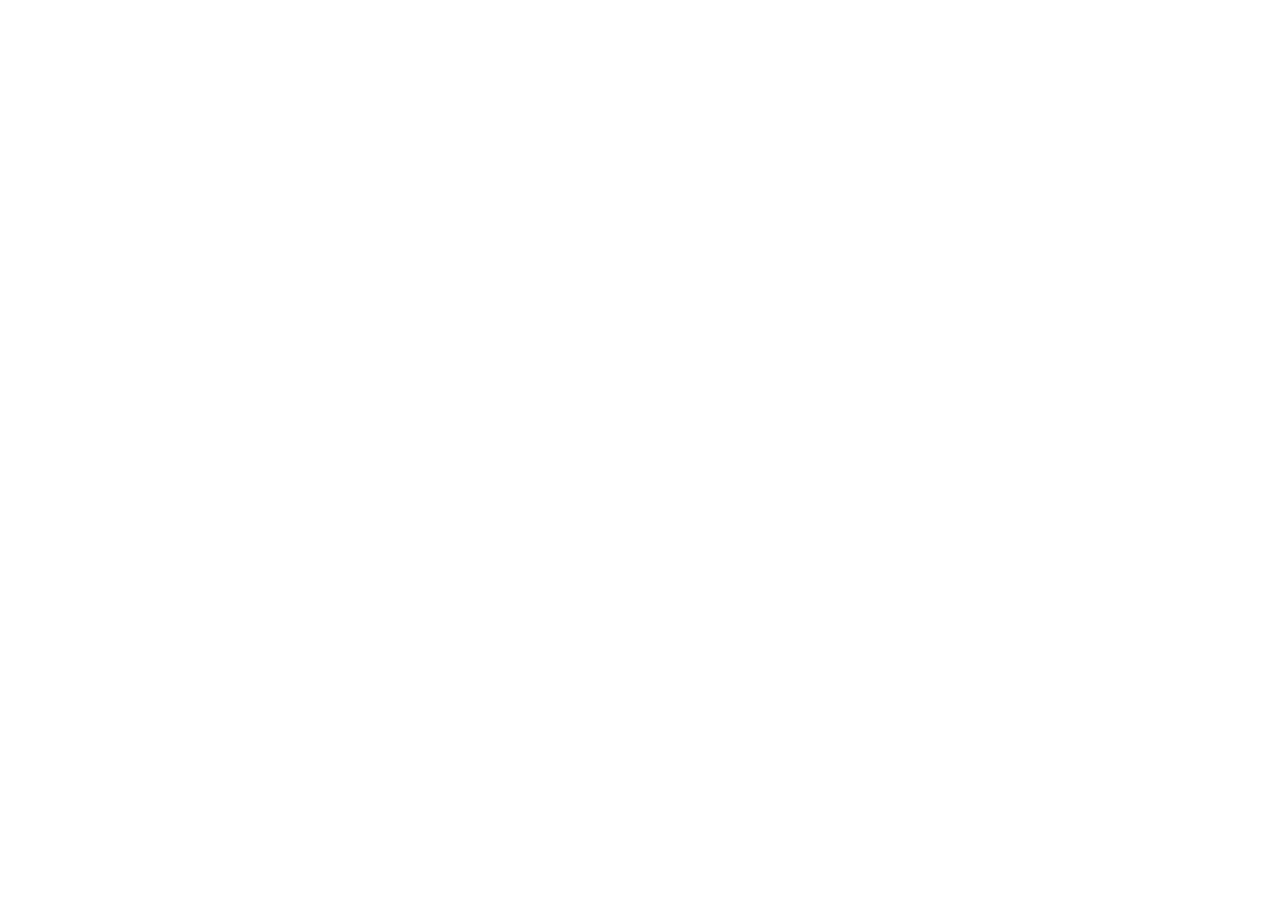
==== aulas/html-css/Whatsaap/app/index.html @ bdeef9e2 "subindo zap" ====
<!DOCTYPE html>
<html lang="en">
<head>
    <meta charset="UTF-8">
    <meta name="viewport" content="width=device-width, initial-scale=1.0">
    <title>Whatsapp</title>
</head>
<body>
    
</body>
</html>
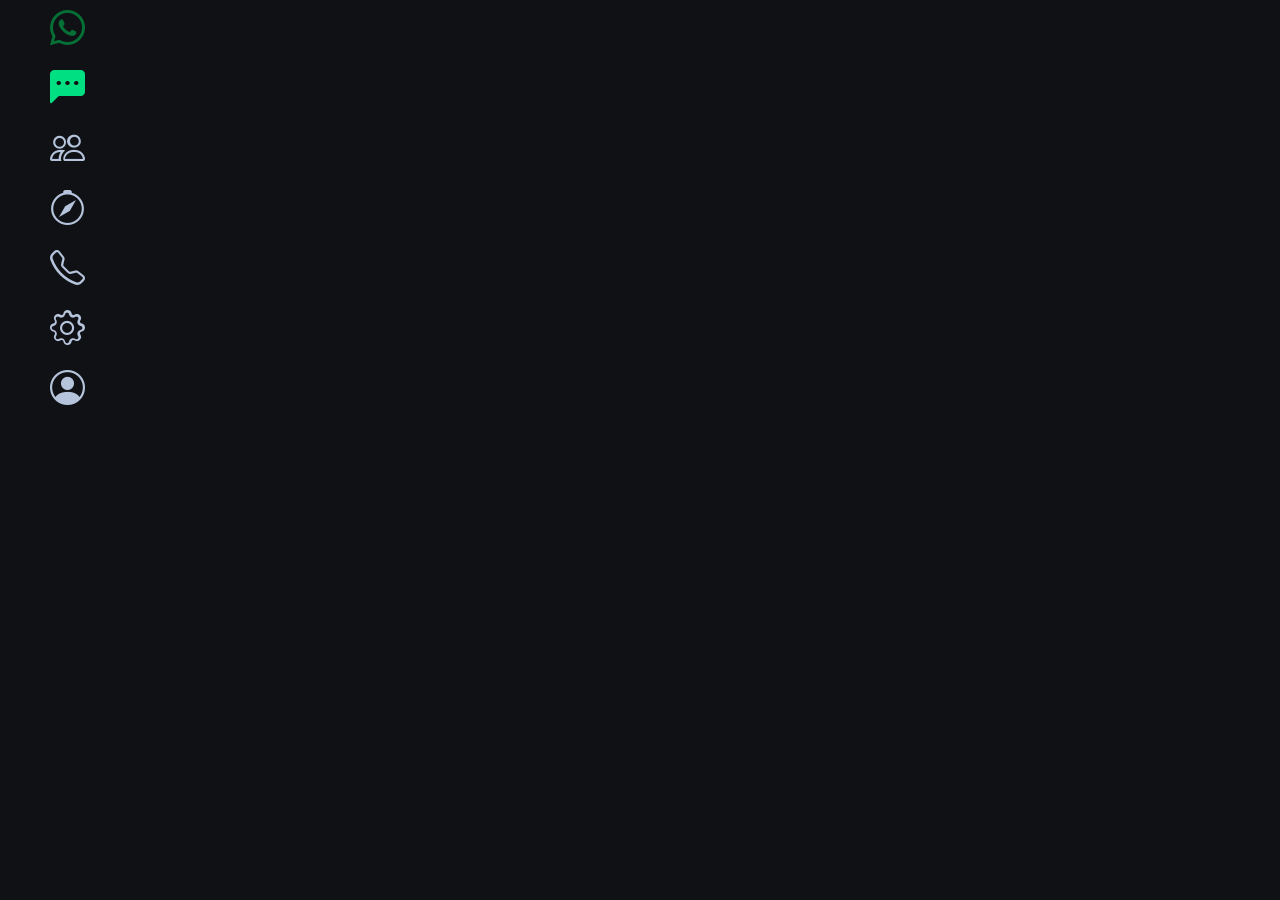
==== commit 593d2a7b: "zap zap" ====
--- a/aulas/html-css/Whatsaap/app/index.html
+++ b/aulas/html-css/Whatsaap/app/index.html
@@ -3,9 +3,50 @@
 <head>
     <meta charset="UTF-8">
     <meta name="viewport" content="width=device-width, initial-scale=1.0">
+    <link rel="stylesheet" href="https://cdn.jsdelivr.net/npm/bootstrap-icons@1.13.2/font/bootstrap-icons.min.css">
+    <link rel="stylesheet" href="index.css">
+
     <title>Whatsapp</title>
+
 </head>
 <body>
-    
+    <header class="header">
+        <div class="header-first-column">
+            <a href="#">
+                <i class="bi bi-whatsapp header-icone" style="color: #066F35"></i>
+            </a>
+            <a href="#">
+                <i class="bi bi-chat-left-dots-fill header-icone" style="color: #00DF81"></i>
+            </a>
+            <a href="#">
+                <i class="bi bi-people header-icone"></i>
+            </a>
+            <a href="#">
+                <i class="bi bi-compass header-icone"></i>
+            </a>
+
+            <a href="#">
+                <i class="bi bi-telephone header-icone"></i>
+            </a>
+
+            <a href="#">
+                <i class="bi bi-gear header-icone"></i>
+            </a>
+
+            <a href="#">
+                <i class="bi bi-person-circle header-icone" ></i>
+            </a>
+
+        </div>
+
+        
+        
+
+    </header>
+
+
+
+
+
 </body>
 </html>
--- a/aulas/html-css/Whatsaap/app/index.css
+++ b/aulas/html-css/Whatsaap/app/index.css
@@ -0,0 +1,32 @@
+.header {
+    display: flex;
+    height: 70px;
+    justify-content: space-between;
+    padding: 0 40px;
+}
+
+
+body {
+    margin: 0;
+    padding: 0;
+    background-color: #0f1115;
+    
+}
+.header-first-column {
+    display: flex;
+    align-items: center;
+    gap: 20px;
+    flex-direction: column;
+    padding: 10px;
+   
+}
+
+.header-icone {
+   font-size: 35px;
+   color: #B6C4DB
+    
+}
+
+.header-icone:hover {
+    border: 20px solid #183636;
+}
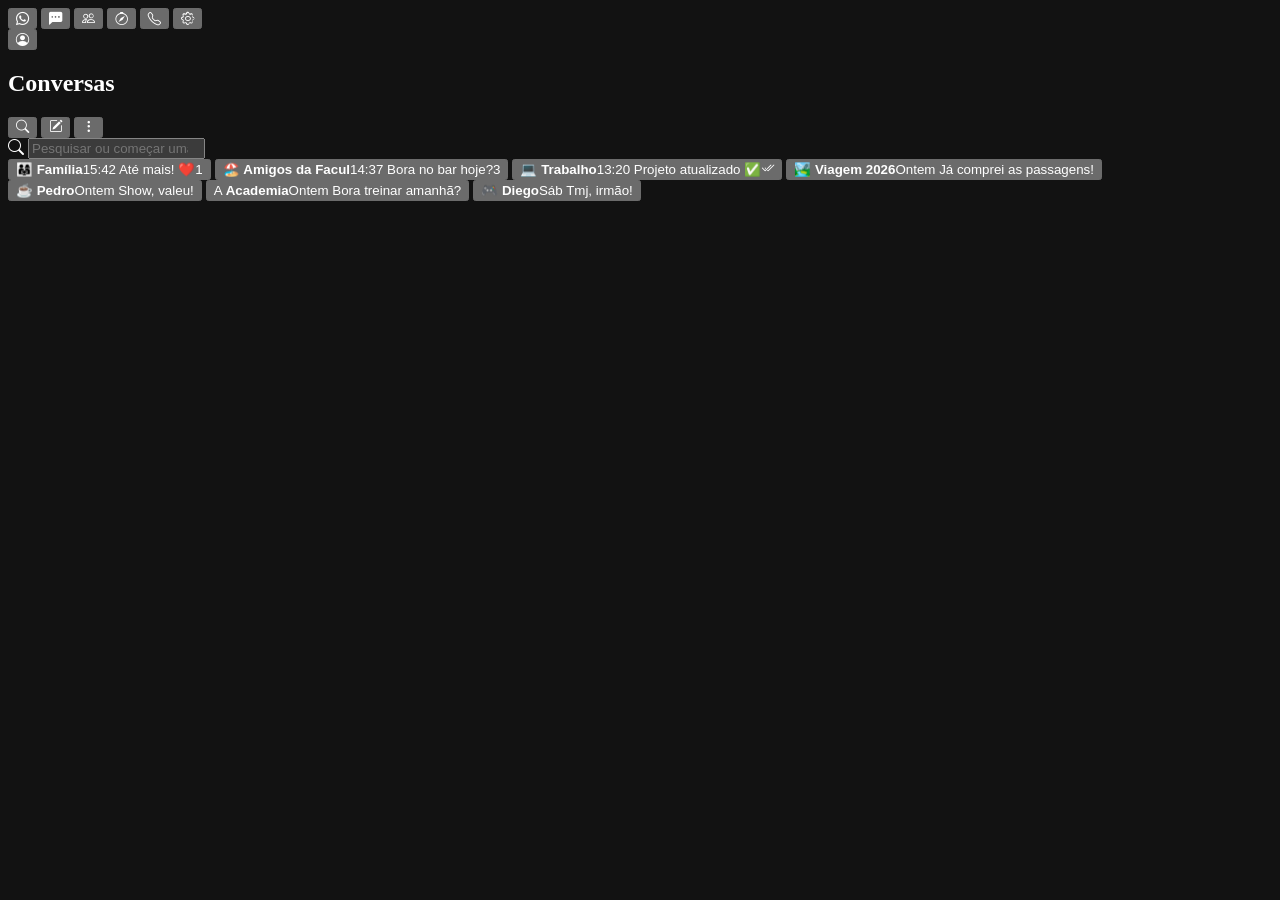
==== commit 2ac45da2: "Subindo alterações zapzap" ====
--- a/aulas/html-css/Whatsaap/app/index.html
+++ b/aulas/html-css/Whatsaap/app/index.html
@@ -1,52 +1,85 @@
 <!DOCTYPE html>
-<html lang="en">
+<html lang="pt-BR">
 <head>
-    <meta charset="UTF-8">
-    <meta name="viewport" content="width=device-width, initial-scale=1.0">
-    <link rel="stylesheet" href="https://cdn.jsdelivr.net/npm/bootstrap-icons@1.13.2/font/bootstrap-icons.min.css">
-    <link rel="stylesheet" href="index.css">
-
-    <title>Whatsapp</title>
-
+  <meta charset="UTF-8">
+  <meta name="viewport" content="width=device-width, initial-scale=1">
+  <title>WhatsApp</title>
+  <link rel="stylesheet" href="https://cdn.jsdelivr.net/npm/bootstrap-icons@1.13.2/font/bootstrap-icons.min.css">
+  <link rel="stylesheet" href="index.css">
 </head>
 <body>
-    <header class="header">
-        <div class="header-first-column">
-            <a href="#">
-                <i class="bi bi-whatsapp header-icone" style="color: #066F35"></i>
-            </a>
-            <a href="#">
-                <i class="bi bi-chat-left-dots-fill header-icone" style="color: #00DF81"></i>
-            </a>
-            <a href="#">
-                <i class="bi bi-people header-icone"></i>
-            </a>
-            <a href="#">
-                <i class="bi bi-compass header-icone"></i>
-            </a>
+  <div class="app">
+    <aside class="sidebar" aria-label="Navegação">
+      <nav class="side-top">
+        <button class="side-button brand active" aria-label="WhatsApp"><i class="bi bi-whatsapp"></i></button>
+        <button class="side-button active" aria-label="Conversas"><i class="bi bi-chat-left-dots-fill"></i></button>
+        <button class="side-button" aria-label="Contatos"><i class="bi bi-people"></i></button>
+        <button class="side-button" aria-label="Explorar"><i class="bi bi-compass"></i></button>
+        <button class="side-button" aria-label="Chamadas"><i class="bi bi-telephone"></i></button>
+        <button class="side-button" aria-label="Configurações"><i class="bi bi-gear"></i></button>
+      </nav>
+      <button class="side-button profile" aria-label="Perfil"><i class="bi bi-person-circle"></i></button>
+    </aside>
 
-            <a href="#">
-                <i class="bi bi-telephone header-icone"></i>
-            </a>
+    <main class="main">
+      <section class="conversations" aria-label="Conversas">
+        <header class="list-header">
+          <h1>Conversas</h1>
+          <div class="tools">
+            <button aria-label="Pesquisar"><i class="bi bi-search"></i></button>
+            <button aria-label="Nova conversa"><i class="bi bi-pencil-square"></i></button>
+            <button aria-label="Mais opções"><i class="bi bi-three-dots-vertical"></i></button>
+          </div>
+        </header>
+        <label class="search">
+          <i class="bi bi-search"></i>
+          <input type="search" placeholder="Pesquisar ou começar uma conversa">
+        </label>
 
-            <a href="#">
-                <i class="bi bi-gear header-icone"></i>
-            </a>
+        <div class="chat-list" aria-label="Lista de conversas">
+          <button class="chat active" data-contact="Família" data-members="3 membros">
+            <span class="avatar family">👨‍👩‍👧</span><span class="chat-info">
+              <span class="chat-line"><b>Família</b><time>15:42</time></span>
+              <span class="chat-line"><span class="preview">Até mais! ❤️</span><span class="unread">1</span></span>
+            </span>
+          </button>
+          <button class="chat" data-contact="Amigos da Facul" data-members="4 membros">
+            <span class="avatar facul">🏖️</span><span class="chat-info">
+              <span class="chat-line"><b>Amigos da Facul</b><time>14:37</time></span>
+              <span class="chat-line"><span class="preview">Bora no bar hoje?</span><span class="unread">3</span></span>
+            </span>
+          </button>
+          <button class="chat" data-contact="Trabalho" data-members="2 membros">
+            <span class="avatar work">💻</span><span class="chat-info">
+              <span class="chat-line"><b>Trabalho</b><time>13:20</time></span>
+              <span class="chat-line"><span class="preview">Projeto atualizado ✅</span><i class="bi bi-check2-all check"></i></span>
+            </span>
+          </button>
+          <button class="chat" data-contact="Viagem 2026" data-members="5 membros">
+            <span class="avatar trip">🏞️</span><span class="chat-info">
+              <span class="chat-line"><b>Viagem 2026</b><time>Ontem</time></span>
+              <span class="preview">Já comprei as passagens!</span>
+            </span>
+          </button>
+          <button class="chat" data-contact="Pedro" data-members="1 membro">
+            <span class="avatar pedro">☕</span><span class="chat-info">
+              <span class="chat-line"><b>Pedro</b><time>Ontem</time></span>
+              <span class="preview">Show, valeu!</span>
+            </span>
+          </button>
+          <button class="chat" data-contact="Academia" data-members="3 membros">
+            <span class="avatar academy">A</span><span class="chat-info">
+              <span class="chat-line"><b>Academia</b><time>Ontem</time></span>
+              <span class="preview">Bora treinar amanhã?</span>
+            </span>
+          </button>
+          <button class="chat" data-contact="Diego" data-members="1 membro">
+            <span class="avatar diego">🎮</span><span class="chat-info">
+              <span class="chat-line"><b>Diego</b><time>Sáb</time></span>
+              <span class="preview">Tmj, irmão!</span>
+            </span>
+          </button>
+        </div>
+      </section>
 
-            <a href="#">
-                <i class="bi bi-person-circle header-icone" ></i>
-            </a>
-
-        </div>
-
-        
-        
-
-    </header>
-
-
-
-
-
-</body>
-</html>+      
--- a/aulas/html-css/Whatsaap/app/index.css
+++ b/aulas/html-css/Whatsaap/app/index.css
@@ -1,32 +1,10 @@
-.header {
-    display: flex;
-    height: 70px;
-    justify-content: space-between;
-    padding: 0 40px;
+:root {
+  color-scheme: dark;
+  --bg: #0d141a;
+  --panel: #111c22;
+  --text: #e7f0f5;
+  --muted: #91a2ae;
+  --green: #0f8065;
+  --border: rgba(255, 255, 255, .07);
 }
 
-
-body {
-    margin: 0;
-    padding: 0;
-    background-color: #0f1115;
-    
-}
-.header-first-column {
-    display: flex;
-    align-items: center;
-    gap: 20px;
-    flex-direction: column;
-    padding: 10px;
-   
-}
-
-.header-icone {
-   font-size: 35px;
-   color: #B6C4DB
-    
-}
-
-.header-icone:hover {
-    border: 20px solid #183636;
-}
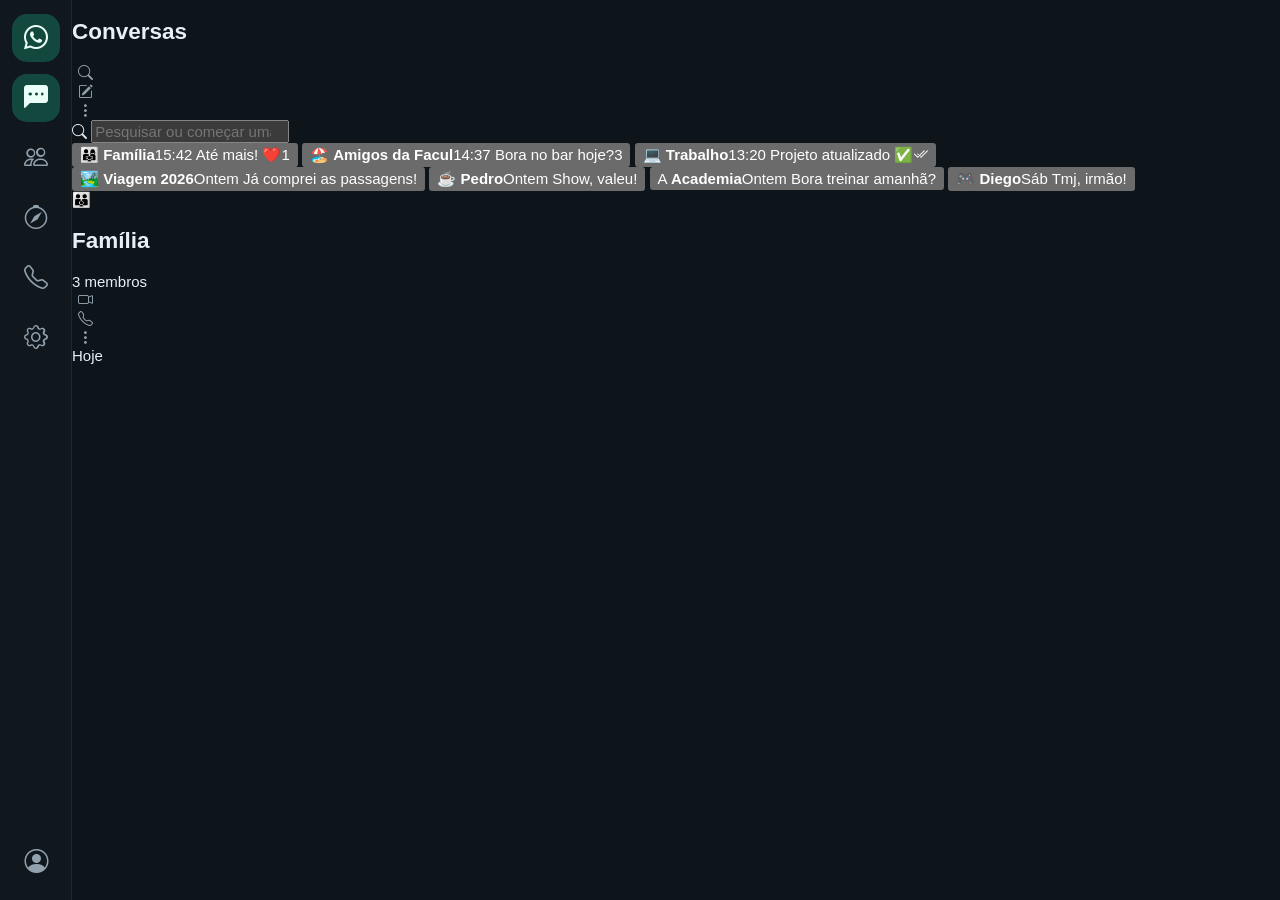
==== commit bc0cca55: "mini coisas zapzap" ====
--- a/aulas/html-css/Whatsaap/app/index.html
+++ b/aulas/html-css/Whatsaap/app/index.html
@@ -6,6 +6,7 @@
   <title>WhatsApp</title>
   <link rel="stylesheet" href="https://cdn.jsdelivr.net/npm/bootstrap-icons@1.13.2/font/bootstrap-icons.min.css">
   <link rel="stylesheet" href="index.css">
+  <link rel="icon" type="image/jpeg" href="image/whatsapp-black.png">
 </head>
 <body>
   <div class="app">
@@ -81,5 +82,37 @@
           </button>
         </div>
       </section>
+      
+      <section class="chat-windows" aria-label="Conversa aberta">
+        <header class="chat-header">
+          <div class="contact">
+            <span class="avatar family small">👪</span>
+              
+            <div>
+              <h2 id="contact-name">Família</h2><span id="contact-members">3 membros</span>
+            </div>
+
+            <div class="tools">
+              <button aria-label="Vídeo"><i class="bi bi-camera-video"></i></button>
+              <button aria-label="Ligação"><i class="bi bi-telephone"></i></button>
+              <button aria-label="Mais opções"><i class="bi bi-three-dots-vertical"></i></button>
+            </div>
+        
+          </div>
+        </header>
+
+        <div class="messages">
+          <span class="date">Hoje</span>
+          <div class="message mine"></div>
+
+        
+
+        </div>
+
+      </section>
+
+
+
+
 
       
--- a/aulas/html-css/Whatsaap/app/index.css
+++ b/aulas/html-css/Whatsaap/app/index.css
@@ -8,3 +8,14 @@
   --border: rgba(255, 255, 255, .07);
 }
 
+* { box-sizing: border-box; }
+html, body { width: 100%; height: 100%; margin: 0; overflow: hidden; }
+body { background: var(--bg); color: var(--text); font: 15px Arial, sans-serif; }
+button, input { font: inherit; }
+button { cursor: pointer; }
+.app { display: flex; width: 100%; height: 100vh; height: 100dvh; }
+.sidebar { width: 72px; flex: 0 0 72px; display: flex; flex-direction: column; align-items: center; justify-content: space-between; padding: 14px 0; background: #10171d; border-right: 1px solid var(--border); }
+.side-top { display: grid; gap: 12px; }
+.side-button, .tools button, .composer button { display: grid; place-items: center; border: 0; color: var(--muted); background: transparent; }
+.side-button { width: 48px; height: 48px; border-radius: 15px; font-size: 24px; }
+.side-button:hover, .side-button.active { color: #eafff8; background: #12483d; }
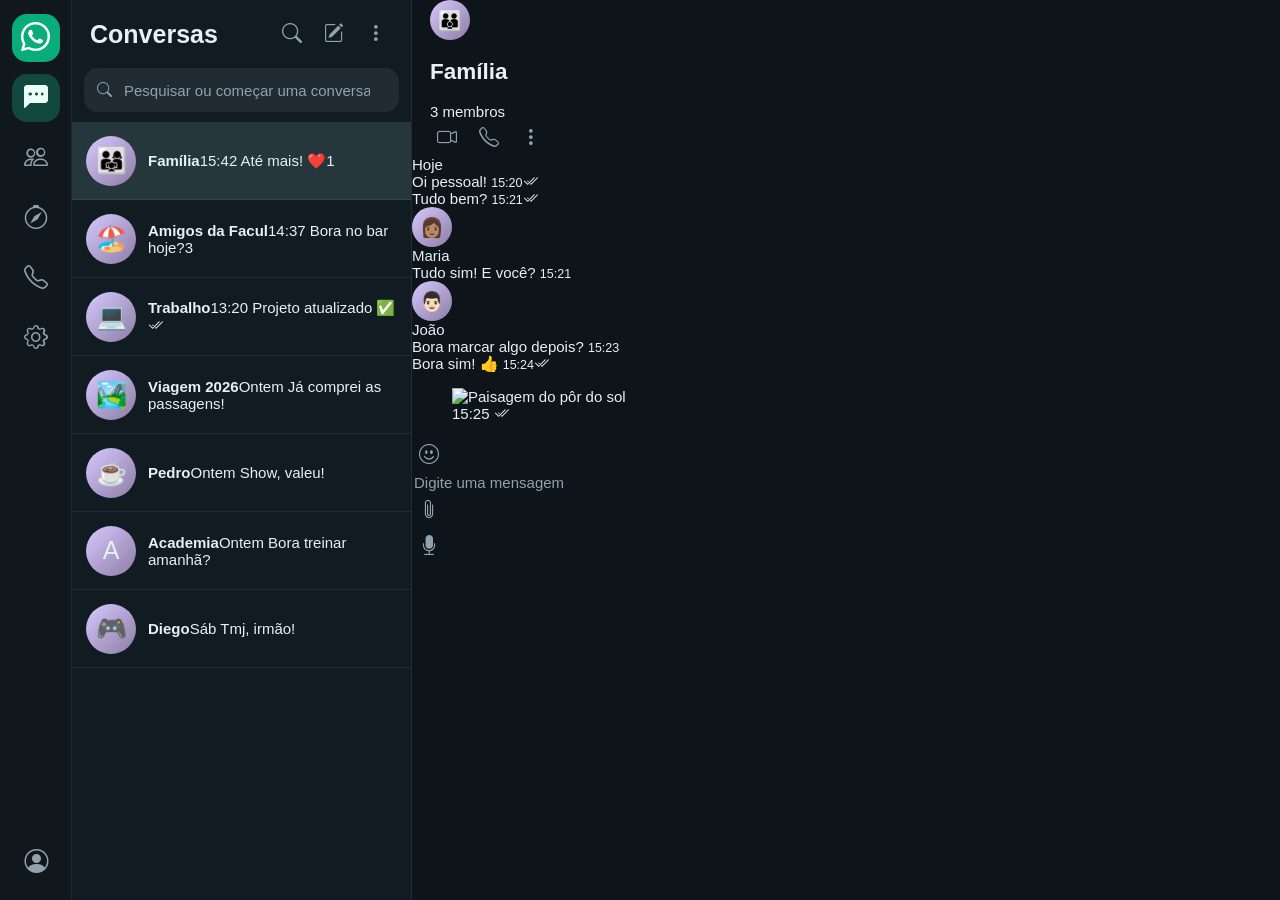
==== commit 1791426e: "parte central" ====
--- a/aulas/html-css/Whatsaap/app/index.html
+++ b/aulas/html-css/Whatsaap/app/index.html
@@ -101,15 +101,38 @@
           </div>
         </header>
 
+        
+
         <div class="messages">
           <span class="date">Hoje</span>
-          <div class="message mine"></div>
-
-        
-
+          <div class="message mine"><div class="bubble green">Oi pessoal! <small>15:20</small><i class="bi bi-check2-all"></i></div></div>
+          <div class="message mine"><div class="bubble green">Tudo bem? <small>15:21</small><i class="bi bi-check2-all"></i></div></div>
+          <div class="message theirs"><span class="avatar maria small">👩🏽</span><div class="bubble">Maria<br>Tudo sim! E você? <small>15:21</small></div></div>
+          <div class="message theirs"><span class="avatar joao small">👨🏻</span><div class="bubble">João<br>Bora marcar algo depois? <small>15:23</small></div></div>
+          <div class="message mine"><div class="bubble green">Bora sim! 👍 <small>15:24</small><i class="bi bi-check2-all"></i></div></div>
+          <div class="message mine"><figure class="photo">
+            <img src="https://images.unsplash.com/photo-1500530855697-b586d89ba3ee?auto=format&amp;fit=crop&amp;w=900&amp;q=80" alt="Paisagem do pôr do sol">
+            <figcaption>15:25 <i class="bi bi-check2-all"></i></figcaption>
+          </figure></div>
         </div>
 
+
+        <form class="composer">
+          <button type="button" aria-label="Emoji"><i class="bi bi-emoji-smile"></i></button>
+          <input type="text" placeholder="Digite uma mensagem">
+          <button type="button" aria-label="Anexar arquivo"><i class="bi bi-paperclip"></i></button>
+          <button type="button" class="mic" aria-label="Microfone"><i class="bi bi-mic-fill"></i></button>
+        </form>
       </section>
+    </main>
+  </div>
+  <script src="index.js"></script>
+</body>
+</html>
+
+
+
+      
 
 
 
--- a/aulas/html-css/Whatsaap/app/index.css
+++ b/aulas/html-css/Whatsaap/app/index.css
@@ -19,3 +19,27 @@
 .side-button, .tools button, .composer button { display: grid; place-items: center; border: 0; color: var(--muted); background: transparent; }
 .side-button { width: 48px; height: 48px; border-radius: 15px; font-size: 24px; }
 .side-button:hover, .side-button.active { color: #eafff8; background: #12483d; }
+.side-button.brand { color: white; background: #08ad79; font-size: 29px; }
+.main { display: flex; flex: 1; min-width: 0; min-height: 0; }
+.conversations { display: flex; flex: 0 0 340px; flex-direction: column; min-width: 0; background: var(--panel); border-right: 1px solid var(--border); }
+.list-header, .chat-header { display: flex; flex: 0 0 68px; align-items: center; justify-content: space-between; padding: 0 18px; }
+.list-header h1 { margin: 0; font-size: 25px; }
+.tools { display: flex; align-items: center; gap: 8px; }
+.tools button, .composer button { width: 34px; height: 36px; border-radius: 10px; font-size: 20px; }
+.tools button:hover, .composer button:hover { color: var(--text); background: #26333b; }
+.search { display: flex; flex: 0 0 44px; align-items: center; gap: 10px; margin: 0 12px 10px; padding: 0 13px; border-radius: 14px; color: var(--muted); background: #202b33; }
+.search input, .composer input { flex: 1; min-width: 0; border: 0; outline: 0; color: var(--text); background: transparent; }
+.search input::placeholder, .composer input::placeholder { color: var(--muted); }
+.chat-list { flex: 1; min-height: 0; overflow-y: auto; }
+.chat { display: flex; width: 100%; min-height: 78px; align-items: center; gap: 12px; padding: 10px 14px; border: 0; border-bottom: 1px solid var(--border); color: var(--text); text-align: left; background: transparent; }
+.chat:hover, .chat.active { background: #26363d; }
+.avatar { display: grid; flex: 0 0 50px; width: 50px; height: 50px; place-items: center; border-radius: 50%; font-size: 25px; background: linear-gradient(135deg, #d7c9ff, #8d7ca4); }
+.avatar.small { flex-basis: 40px; width: 40px; height: 40px; font-size: 19px; }
+/* .family { background: linear-gradient(135deg, #b5b7c6, #8990a4); }
+.facul { background: linear-gradient(135deg, #ffe399, #ffba57); }
+.work { background: linear-gradient(135deg, #d7dde6, #737e8f); }
+.trip { background: linear-gradient(135deg, #a3dfff, #5a8dbf); }
+.pedro { background: linear-gradient(135deg, #f0d9b5, #b2824d); }
+.academy { background: linear-gradient(135deg, #7f6de5, #4e2aae); }
+.diego { background: linear-gradient(135deg, #e781ff, #7a48b9); } */
+
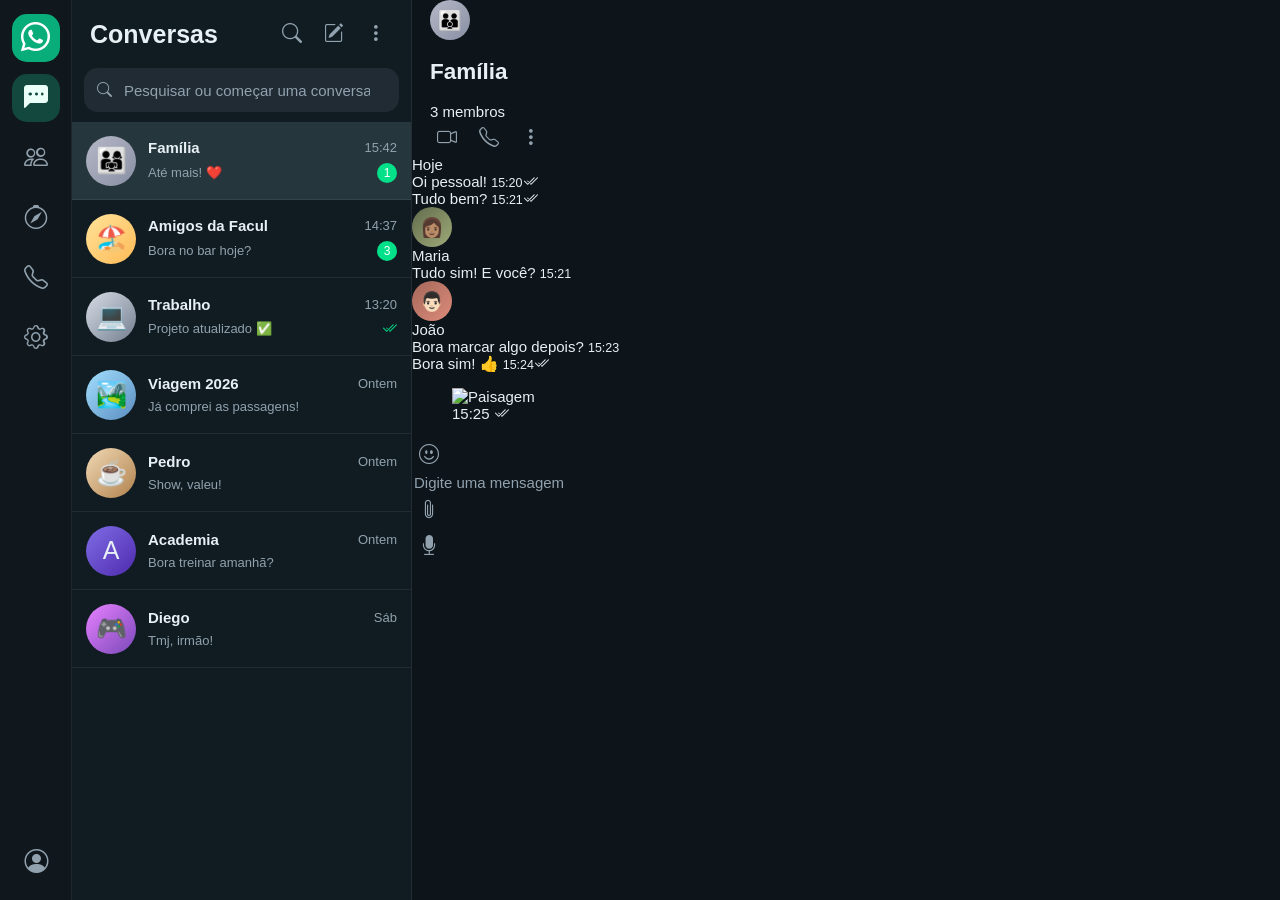
==== commit 4b313a14: "zapzap ficou verdinho" ====
--- a/aulas/html-css/Whatsaap/app/index.html
+++ b/aulas/html-css/Whatsaap/app/index.html
@@ -111,7 +111,7 @@
           <div class="message theirs"><span class="avatar joao small">👨🏻</span><div class="bubble">João<br>Bora marcar algo depois? <small>15:23</small></div></div>
           <div class="message mine"><div class="bubble green">Bora sim! 👍 <small>15:24</small><i class="bi bi-check2-all"></i></div></div>
           <div class="message mine"><figure class="photo">
-            <img src="https://images.unsplash.com/photo-1500530855697-b586d89ba3ee?auto=format&amp;fit=crop&amp;w=900&amp;q=80" alt="Paisagem do pôr do sol">
+            <img src="https://images.unsplash.com/photo-1500530855697-b586d89ba3ee?auto=format&amp;fit=crop&amp;w=900&amp;q=80" alt="Paisagem">
             <figcaption>15:25 <i class="bi bi-check2-all"></i></figcaption>
           </figure></div>
         </div>
--- a/aulas/html-css/Whatsaap/app/index.css
+++ b/aulas/html-css/Whatsaap/app/index.css
@@ -8,38 +8,231 @@
   --border: rgba(255, 255, 255, .07);
 }
 
-* { box-sizing: border-box; }
-html, body { width: 100%; height: 100%; margin: 0; overflow: hidden; }
-body { background: var(--bg); color: var(--text); font: 15px Arial, sans-serif; }
-button, input { font: inherit; }
-button { cursor: pointer; }
-.app { display: flex; width: 100%; height: 100vh; height: 100dvh; }
-.sidebar { width: 72px; flex: 0 0 72px; display: flex; flex-direction: column; align-items: center; justify-content: space-between; padding: 14px 0; background: #10171d; border-right: 1px solid var(--border); }
-.side-top { display: grid; gap: 12px; }
-.side-button, .tools button, .composer button { display: grid; place-items: center; border: 0; color: var(--muted); background: transparent; }
-.side-button { width: 48px; height: 48px; border-radius: 15px; font-size: 24px; }
-.side-button:hover, .side-button.active { color: #eafff8; background: #12483d; }
-.side-button.brand { color: white; background: #08ad79; font-size: 29px; }
-.main { display: flex; flex: 1; min-width: 0; min-height: 0; }
-.conversations { display: flex; flex: 0 0 340px; flex-direction: column; min-width: 0; background: var(--panel); border-right: 1px solid var(--border); }
-.list-header, .chat-header { display: flex; flex: 0 0 68px; align-items: center; justify-content: space-between; padding: 0 18px; }
-.list-header h1 { margin: 0; font-size: 25px; }
-.tools { display: flex; align-items: center; gap: 8px; }
-.tools button, .composer button { width: 34px; height: 36px; border-radius: 10px; font-size: 20px; }
-.tools button:hover, .composer button:hover { color: var(--text); background: #26333b; }
-.search { display: flex; flex: 0 0 44px; align-items: center; gap: 10px; margin: 0 12px 10px; padding: 0 13px; border-radius: 14px; color: var(--muted); background: #202b33; }
-.search input, .composer input { flex: 1; min-width: 0; border: 0; outline: 0; color: var(--text); background: transparent; }
-.search input::placeholder, .composer input::placeholder { color: var(--muted); }
-.chat-list { flex: 1; min-height: 0; overflow-y: auto; }
-.chat { display: flex; width: 100%; min-height: 78px; align-items: center; gap: 12px; padding: 10px 14px; border: 0; border-bottom: 1px solid var(--border); color: var(--text); text-align: left; background: transparent; }
-.chat:hover, .chat.active { background: #26363d; }
-.avatar { display: grid; flex: 0 0 50px; width: 50px; height: 50px; place-items: center; border-radius: 50%; font-size: 25px; background: linear-gradient(135deg, #d7c9ff, #8d7ca4); }
-.avatar.small { flex-basis: 40px; width: 40px; height: 40px; font-size: 19px; }
-/* .family { background: linear-gradient(135deg, #b5b7c6, #8990a4); }
-.facul { background: linear-gradient(135deg, #ffe399, #ffba57); }
-.work { background: linear-gradient(135deg, #d7dde6, #737e8f); }
-.trip { background: linear-gradient(135deg, #a3dfff, #5a8dbf); }
-.pedro { background: linear-gradient(135deg, #f0d9b5, #b2824d); }
-.academy { background: linear-gradient(135deg, #7f6de5, #4e2aae); }
-.diego { background: linear-gradient(135deg, #e781ff, #7a48b9); } */
-
+* { 
+  box-sizing: border-box; 
+}
+
+html, body { 
+  width: 100%; height: 100%; margin: 0; overflow: hidden; 
+}
+
+body {
+   background: var(--bg); color: var(--text); font: 15px Arial, sans-serif; 
+  }
+
+button, input {
+   font: inherit; 
+  }
+
+button {
+   cursor: pointer;
+   }
+
+.app { 
+  display: flex; width: 100%; height: 100vh; height: 100dvh; 
+}
+
+.sidebar {
+   width: 72px; flex: 0 0 72px;
+    display: flex; flex-direction: column;
+     align-items: center; justify-content: space-between; 
+     padding: 14px 0; background: #10171d;
+      border-right: 1px solid var(--border);
+   }
+
+.side-top {
+   display: grid; gap: 12px; 
+  }
+
+.side-button, .tools button, .composer button {
+   display: grid; place-items: center; 
+   border: 0; color: var(--muted); 
+   background: transparent; 
+  }
+
+.side-button {
+   width: 48px; height: 48px; border-radius: 15px; font-size: 24px; 
+  }
+
+.side-button:hover, .side-button.active {
+   color: #eafff8; background: #12483d; 
+  }
+
+.side-button.brand { 
+  color: white; background: #08ad79; font-size: 29px;
+ }
+
+.main { 
+  display: flex; flex: 1; min-width: 0; min-height: 0; 
+}
+
+.conversations {
+   display: flex; flex: 0 0 340px; flex-direction: column;
+    min-width: 0; background: var(--panel);
+     border-right: 1px solid var(--border); 
+    }
+
+.list-header, .chat-header {
+   display: flex; flex: 0 0 68px; align-items: center;
+    justify-content: space-between; padding: 0 18px; 
+  }
+
+.list-header h1 {
+   margin: 0; font-size: 25px; 
+  }
+
+.tools {
+   display: flex; align-items: center; gap: 8px; 
+  }
+
+.tools button, .composer button {
+   width: 34px; height: 36px; border-radius: 10px; font-size: 20px; 
+  }
+
+.tools button:hover, .composer button:hover {
+   color: var(--text); background: #26333b; 
+  }
+
+.search { 
+  display: flex; flex: 0 0 44px; align-items: center;
+   gap: 10px; margin: 0 12px 10px; padding: 0 13px;
+    border-radius: 14px; color: var(--muted);
+     background: #202b33; 
+    }
+
+.search input, .composer input { 
+  flex: 1; min-width: 0; border: 0;
+   outline: 0; color: var(--text);
+    background: transparent; 
+  }
+
+.search input::placeholder, .composer input::placeholder { 
+  color: var(--muted); 
+}
+
+.chat-list {
+   flex: 1; min-height: 0; overflow-y: auto; 
+  }
+
+.chat { 
+  display: flex; width: 100%; min-height: 78px;
+   align-items: center; gap: 12px;
+    padding: 10px 14px; border: 0; border-bottom: 1px solid var(--border);
+     color: var(--text); text-align: left; background: transparent; 
+    }
+.chat:hover, .chat.active {
+   background: #26363d; 
+  }
+
+.avatar {
+   display: grid; flex: 0 0 50px; width: 50px;
+    height: 50px; place-items: center;
+     border-radius: 50%; font-size: 25px;
+      background: linear-gradient(135deg, #d7c9ff, #8d7ca4); 
+    }
+
+.avatar.small { flex-basis: 40px;
+   width: 40px;
+    height: 40px;
+     font-size: 19px; 
+    }
+
+.family {
+   background: linear-gradient(135deg, #b5b7c6, #8990a4); 
+  }
+
+.facul { 
+  background: linear-gradient(135deg, #ffe399, #ffba57); 
+}
+
+.work {
+   background: linear-gradient(135deg, #d7dde6, #737e8f);
+  }
+
+.trip { 
+  background: linear-gradient(135deg, #a3dfff, #5a8dbf); 
+}
+
+.pedro {
+   background: linear-gradient(135deg, #f0d9b5, #b2824d); 
+  }
+
+.academy {
+   background: linear-gradient(135deg, #7f6de5, #4e2aae);
+   }
+
+.diego {
+   background: linear-gradient(135deg, #e781ff, #7a48b9); 
+  }
+
+.maria {
+   background: linear-gradient(135deg, #636B4C, #9EAB79);
+  }
+
+.joao {
+  background: linear-gradient(135deg, #A3675A, #DE8C7A);
+}
+
+.chat-info {
+  display: grid;
+   flex: 1;
+    min-width: 0; 
+    gap: 7px; 
+ }
+
+.chat-line {
+  display: flex ; 
+  align-items: center;
+  justify-content: space-between;
+  gap: 8px;
+}
+
+.chat b {
+  overflow: hidden;
+  font-size: 15px;
+  text-overflow: ellipsis;
+  white-space: nowrap;
+
+}
+
+.chat time, .preview {
+  font-size: 13px;
+  color: var(--muted);
+  overflow: hidden;
+  text-overflow: ellipsis;
+  white-space: nowrap;
+}
+
+.preview {
+  overflow: hidden;
+  text-overflow: ellipsis;
+  white-space: nowrap;
+}
+
+.unread {
+  display: grid;
+  flex: 0 0 20px;
+  width: 20px;
+  height: 20px;
+  place-items: center;
+  border-radius: 50%;
+  font-size: 12px;
+  color: white;
+  background:#02E089;
+}
+
+.check {
+  color: #02E089;
+}
+
+.check-window {
+  display: grid;
+  flex: 0 0 20px;
+  width: 20px;
+  height: 20px;
+  place-items: center;
+  border-radius: 50%;
+  font-size: 12px;
+  color: var(--muted);
+}
+
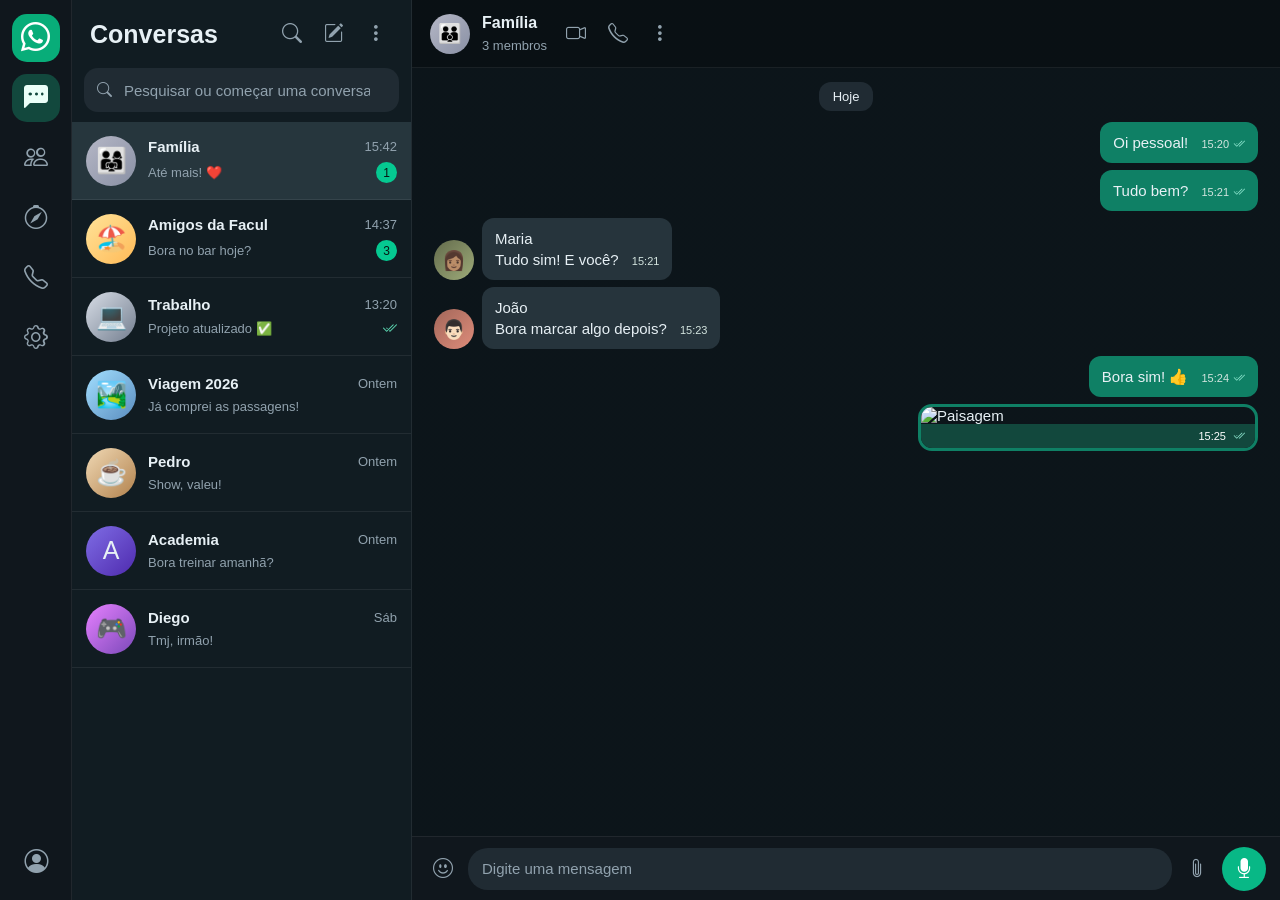
==== commit 006ea736: "zapzap pronto" ====
--- a/aulas/html-css/Whatsaap/app/index.html
+++ b/aulas/html-css/Whatsaap/app/index.html
@@ -1,5 +1,6 @@
 <!DOCTYPE html>
 <html lang="pt-BR">
+
 <head>
   <meta charset="UTF-8">
   <meta name="viewport" content="width=device-width, initial-scale=1">
@@ -8,6 +9,7 @@
   <link rel="stylesheet" href="index.css">
   <link rel="icon" type="image/jpeg" href="image/whatsapp-black.png">
 </head>
+
 <body>
   <div class="app">
     <aside class="sidebar" aria-label="Navegação">
@@ -53,7 +55,8 @@
           <button class="chat" data-contact="Trabalho" data-members="2 membros">
             <span class="avatar work">💻</span><span class="chat-info">
               <span class="chat-line"><b>Trabalho</b><time>13:20</time></span>
-              <span class="chat-line"><span class="preview">Projeto atualizado ✅</span><i class="bi bi-check2-all check"></i></span>
+              <span class="chat-line"><span class="preview">Projeto atualizado ✅</span><i
+                  class="bi bi-check2-all check"></i></span>
             </span>
           </button>
           <button class="chat" data-contact="Viagem 2026" data-members="5 membros">
@@ -82,12 +85,12 @@
           </button>
         </div>
       </section>
-      
-      <section class="chat-windows" aria-label="Conversa aberta">
+
+      <section class="chat-window" aria-label="Conversa aberta">
         <header class="chat-header">
           <div class="contact">
             <span class="avatar family small">👪</span>
-              
+
             <div>
               <h2 id="contact-name">Família</h2><span id="contact-members">3 membros</span>
             </div>
@@ -97,23 +100,37 @@
               <button aria-label="Ligação"><i class="bi bi-telephone"></i></button>
               <button aria-label="Mais opções"><i class="bi bi-three-dots-vertical"></i></button>
             </div>
-        
+
           </div>
         </header>
 
-        
+
 
         <div class="messages">
           <span class="date">Hoje</span>
-          <div class="message mine"><div class="bubble green">Oi pessoal! <small>15:20</small><i class="bi bi-check2-all"></i></div></div>
-          <div class="message mine"><div class="bubble green">Tudo bem? <small>15:21</small><i class="bi bi-check2-all"></i></div></div>
-          <div class="message theirs"><span class="avatar maria small">👩🏽</span><div class="bubble">Maria<br>Tudo sim! E você? <small>15:21</small></div></div>
-          <div class="message theirs"><span class="avatar joao small">👨🏻</span><div class="bubble">João<br>Bora marcar algo depois? <small>15:23</small></div></div>
-          <div class="message mine"><div class="bubble green">Bora sim! 👍 <small>15:24</small><i class="bi bi-check2-all"></i></div></div>
-          <div class="message mine"><figure class="photo">
-            <img src="https://images.unsplash.com/photo-1500530855697-b586d89ba3ee?auto=format&amp;fit=crop&amp;w=900&amp;q=80" alt="Paisagem">
-            <figcaption>15:25 <i class="bi bi-check2-all"></i></figcaption>
-          </figure></div>
+          <div class="message mine">
+            <div class="bubble green">Oi pessoal! <small>15:20</small><i class="bi bi-check2-all"></i></div>
+          </div>
+          <div class="message mine">
+            <div class="bubble green">Tudo bem? <small>15:21</small><i class="bi bi-check2-all"></i></div>
+          </div>
+          <div class="message theirs"><span class="avatar maria small">👩🏽</span>
+            <div class="bubble">Maria<br>Tudo sim! E você? <small>15:21</small></div>
+          </div>
+          <div class="message theirs"><span class="avatar joao small">👨🏻</span>
+            <div class="bubble">João<br>Bora marcar algo depois? <small>15:23</small></div>
+          </div>
+          <div class="message mine">
+            <div class="bubble green">Bora sim! 👍 <small>15:24</small><i class="bi bi-check2-all"></i></div>
+          </div>
+          <div class="message mine">
+            <figure class="photo">
+              <img
+                src="https://images.unsplash.com/photo-1500530855697-b586d89ba3ee?auto=format&amp;fit=crop&amp;w=900&amp;q=80"
+                alt="Paisagem">
+              <figcaption>15:25 <i class="bi bi-check2-all"></i></figcaption>
+            </figure>
+          </div>
         </div>
 
 
@@ -128,14 +145,5 @@
   </div>
   <script src="index.js"></script>
 </body>
-</html>
 
-
-
-      
-
-
-
-
-
-      +</html>
--- a/aulas/html-css/Whatsaap/app/index.css
+++ b/aulas/html-css/Whatsaap/app/index.css
@@ -8,166 +8,237 @@
   --border: rgba(255, 255, 255, .07);
 }
 
-* { 
-  box-sizing: border-box; 
-}
-
-html, body { 
-  width: 100%; height: 100%; margin: 0; overflow: hidden; 
-}
-
+* {
+  box-sizing: border-box;
+}
+
+html,
 body {
-   background: var(--bg); color: var(--text); font: 15px Arial, sans-serif; 
-  }
-
-button, input {
-   font: inherit; 
-  }
+  width: 100%;
+  height: 100%;
+  margin: 0;
+  /* overflow: hidden; */
+}
+
+body {
+  background: var(--bg);
+  color: var(--text);
+  font: 15px Arial, sans-serif;
+}
+
+button,
+input {
+  font: inherit;
+}
 
 button {
-   cursor: pointer;
-   }
-
-.app { 
-  display: flex; width: 100%; height: 100vh; height: 100dvh; 
+  cursor: pointer;
+}
+
+.app {
+  display: flex;
+  width: 100vw;
+  min-height: 100vh;
+  height: 100dvh;
 }
 
 .sidebar {
-   width: 72px; flex: 0 0 72px;
-    display: flex; flex-direction: column;
-     align-items: center; justify-content: space-between; 
-     padding: 14px 0; background: #10171d;
-      border-right: 1px solid var(--border);
-   }
+  width: 72px;
+  flex: 0 0 72px;
+  display: flex;
+  flex-direction: column;
+  align-items: center;
+  justify-content: space-between;
+  padding: 14px 0;
+  background: #10171d;
+  border-right: 1px solid var(--border);
+}
 
 .side-top {
-   display: grid; gap: 12px; 
-  }
-
-.side-button, .tools button, .composer button {
-   display: grid; place-items: center; 
-   border: 0; color: var(--muted); 
-   background: transparent; 
-  }
+  display: grid;
+  gap: 12px;
+}
+
+.side-button,
+.tools button,
+.composer button {
+  display: grid;
+  place-items: center;
+  border: 0;
+  color: var(--muted);
+  background: transparent;
+}
 
 .side-button {
-   width: 48px; height: 48px; border-radius: 15px; font-size: 24px; 
-  }
-
-.side-button:hover, .side-button.active {
-   color: #eafff8; background: #12483d; 
-  }
-
-.side-button.brand { 
-  color: white; background: #08ad79; font-size: 29px;
- }
-
-.main { 
-  display: flex; flex: 1; min-width: 0; min-height: 0; 
+  width: 48px;
+  height: 48px;
+  border-radius: 15px;
+  font-size: 24px;
+}
+
+.side-button:hover,
+.side-button.active {
+  color: #eafff8;
+  background: #12483d;
+}
+
+.side-button.brand {
+  color: white;
+  background: #08ad79;
+  font-size: 29px;
+}
+
+.main {
+  display: flex;
+  flex: 1;
+  min-width: 0;
+  min-height: 0;
 }
 
 .conversations {
-   display: flex; flex: 0 0 340px; flex-direction: column;
-    min-width: 0; background: var(--panel);
-     border-right: 1px solid var(--border); 
-    }
-
-.list-header, .chat-header {
-   display: flex; flex: 0 0 68px; align-items: center;
-    justify-content: space-between; padding: 0 18px; 
-  }
+  display: flex;
+  flex: 0 0 340px;
+  flex-direction: column;
+  min-width: 0;
+  background: var(--panel);
+  border-right: 1px solid var(--border);
+}
+
+.list-header,
+.chat-header {
+  display: flex;
+  flex: 0 0 68px;
+  align-items: center;
+  justify-content: space-between;
+  padding: 0 18px;
+}
 
 .list-header h1 {
-   margin: 0; font-size: 25px; 
-  }
+  margin: 0;
+  font-size: 25px;
+}
 
 .tools {
-   display: flex; align-items: center; gap: 8px; 
-  }
-
-.tools button, .composer button {
-   width: 34px; height: 36px; border-radius: 10px; font-size: 20px; 
-  }
-
-.tools button:hover, .composer button:hover {
-   color: var(--text); background: #26333b; 
-  }
-
-.search { 
-  display: flex; flex: 0 0 44px; align-items: center;
-   gap: 10px; margin: 0 12px 10px; padding: 0 13px;
-    border-radius: 14px; color: var(--muted);
-     background: #202b33; 
-    }
-
-.search input, .composer input { 
-  flex: 1; min-width: 0; border: 0;
-   outline: 0; color: var(--text);
-    background: transparent; 
-  }
-
-.search input::placeholder, .composer input::placeholder { 
-  color: var(--muted); 
+  display: flex;
+  align-items: center;
+  gap: 8px;
+}
+
+.tools button,
+.composer button {
+  width: 34px;
+  height: 36px;
+  border-radius: 10px;
+  font-size: 20px;
+}
+
+.tools button:hover,
+.composer button:hover {
+  color: var(--text);
+  background: #26333b;
+}
+
+.search {
+  display: flex;
+  flex: 0 0 44px;
+  align-items: center;
+  gap: 10px;
+  margin: 0 12px 10px;
+  padding: 0 13px;
+  border-radius: 14px;
+  color: var(--muted);
+  background: #202b33;
+}
+
+.search input,
+.composer input {
+  flex: 1;
+  min-width: 0;
+  border: 0;
+  outline: 0;
+  color: var(--text);
+  background: transparent;
+}
+
+.search input::placeholder,
+.composer input::placeholder {
+  color: var(--muted);
 }
 
 .chat-list {
-   flex: 1; min-height: 0; overflow-y: auto; 
-  }
-
-.chat { 
-  display: flex; width: 100%; min-height: 78px;
-   align-items: center; gap: 12px;
-    padding: 10px 14px; border: 0; border-bottom: 1px solid var(--border);
-     color: var(--text); text-align: left; background: transparent; 
-    }
-.chat:hover, .chat.active {
-   background: #26363d; 
-  }
+  flex: 1;
+  min-height: 0;
+  overflow-y: auto;
+}
+
+.chat {
+  display: flex;
+  width: 100%;
+  min-height: 78px;
+  align-items: center;
+  gap: 12px;
+  padding: 10px 14px;
+  border: 0;
+  border-bottom: 1px solid var(--border);
+  color: var(--text);
+  text-align: left;
+  background: transparent;
+}
+
+.chat:hover,
+.chat.active {
+  background: #26363d;
+}
 
 .avatar {
-   display: grid; flex: 0 0 50px; width: 50px;
-    height: 50px; place-items: center;
-     border-radius: 50%; font-size: 25px;
-      background: linear-gradient(135deg, #d7c9ff, #8d7ca4); 
-    }
-
-.avatar.small { flex-basis: 40px;
-   width: 40px;
-    height: 40px;
-     font-size: 19px; 
-    }
+  display: grid;
+  flex: 0 0 50px;
+  width: 50px;
+  height: 50px;
+  place-items: center;
+  border-radius: 50%;
+  font-size: 25px;
+  background: linear-gradient(135deg, #d7c9ff, #8d7ca4);
+}
+
+.avatar.small {
+  flex-basis: 40px;
+  width: 40px;
+  height: 40px;
+  font-size: 19px;
+}
 
 .family {
-   background: linear-gradient(135deg, #b5b7c6, #8990a4); 
-  }
-
-.facul { 
-  background: linear-gradient(135deg, #ffe399, #ffba57); 
+  background: linear-gradient(135deg, #b5b7c6, #8990a4);
+}
+
+.facul {
+  background: linear-gradient(135deg, #ffe399, #ffba57);
 }
 
 .work {
-   background: linear-gradient(135deg, #d7dde6, #737e8f);
-  }
-
-.trip { 
-  background: linear-gradient(135deg, #a3dfff, #5a8dbf); 
+  background: linear-gradient(135deg, #d7dde6, #737e8f);
+}
+
+.trip {
+  background: linear-gradient(135deg, #a3dfff, #5a8dbf);
 }
 
 .pedro {
-   background: linear-gradient(135deg, #f0d9b5, #b2824d); 
-  }
+  background: linear-gradient(135deg, #f0d9b5, #b2824d);
+}
 
 .academy {
-   background: linear-gradient(135deg, #7f6de5, #4e2aae);
-   }
+  background: linear-gradient(135deg, #7f6de5, #4e2aae);
+}
 
 .diego {
-   background: linear-gradient(135deg, #e781ff, #7a48b9); 
-  }
+  background: linear-gradient(135deg, #e781ff, #7a48b9);
+}
 
 .maria {
-   background: linear-gradient(135deg, #636B4C, #9EAB79);
-  }
+  background: linear-gradient(135deg, #636B4C, #9EAB79);
+}
 
 .joao {
   background: linear-gradient(135deg, #A3675A, #DE8C7A);
@@ -175,13 +246,13 @@
 
 .chat-info {
   display: grid;
-   flex: 1;
-    min-width: 0; 
-    gap: 7px; 
- }
+  flex: 1;
+  min-width: 0;
+  gap: 7px;
+}
 
 .chat-line {
-  display: flex ; 
+  display: flex;
   align-items: center;
   justify-content: space-between;
   gap: 8px;
@@ -195,7 +266,8 @@
 
 }
 
-.chat time, .preview {
+.chat time,
+.preview {
   font-size: 13px;
   color: var(--muted);
   overflow: hidden;
@@ -209,30 +281,300 @@
   white-space: nowrap;
 }
 
+
+
 .unread {
   display: grid;
-  flex: 0 0 20px;
-  width: 20px;
-  height: 20px;
+  flex: 0 0 21px;
+  width: 21px;
+  height: 21px;
   place-items: center;
   border-radius: 50%;
+  color: #071712;
+  background: #05c991;
   font-size: 12px;
+}
+
+
+.check {
+  color: #5bd6b1;
+}
+
+.chat-window {
+  display: flex;
+  flex: 1 1 auto;
+  flex-direction: column;
+  min-width: 0;
+  min-height: 0;
+  width: 80%;
+  height: 100%;
+  background: linear-gradient(rgba(12, 21, 26, .91),
+      rgba(12, 21, 26, .91)),
+    url("https://images.unsplash.com/photo-1517048676732-d65bc937f952?auto=format&fit=crop&w=1200&q=80") center/cover;
+}
+
+.chat-header {
+  flex-basis: 68px;
+  background: rgba(8, 14, 18, .65);
+  border-bottom: 1px solid var(--border);
+}
+
+
+.contact {
+  display: flex;
+  align-items: center;
+  gap: 12px;
+}
+
+.contact h2 {
+  margin: 0 0 4px;
+  font-size: 16px;
+}
+
+.contact div span {
+  color: var(--muted);
+  font-size: 13px;
+}
+
+
+.messages {
+  display: flex;
+  flex: 1 1 auto;
+  flex-direction: column;
+  gap: 7px;
+  min-height: 0;
+  min-width: 0;
+  width: 100%;
+  padding: 14px 22px;
+  overflow-y: auto;
+}
+
+.date {
+  align-self: center;
+  margin-bottom: 4px;
+  padding: 7px 14px;
+  border-radius: 12px;
+  background: #202b33;
+  font-size: 13px;
+}
+
+.message {
+  display: flex;
+  align-items: flex-end;
+  gap: 8px;
+}
+
+.message.mine {
+  justify-content: flex-end;
+}
+
+.bubble {
+  max-width: min(65%, 440px);
+  padding: 10px 13px;
+  border-radius: 12px;
+  background: #26343c;
+  line-height: 1.4;
+}
+
+.bubble.green {
+  background: var(--green);
+}
+
+.bubble small {
+  margin-left: 9px;
+  color: #d3e4df;
+  font-size: 11px;
+  white-space: nowrap;
+}
+
+.bubble i,
+.photo i {
+  margin-left: 4px;
+  color: #8ee6cf;
+  font-size: 12px;
+}
+
+.photo {
+  position: relative;
+  width: min(340px, 60%);
+  margin: 0;
+  overflow: hidden;
+  border: 3px solid var(--green);
+  border-radius: 14px;
+}
+
+.photo img {
+  display: block;
+  width: 100%;
+  max-height: 190px;
+  object-fit: cover;
+}
+
+.photo figcaption {
+  padding: 5px 10px;
   color: white;
-  background:#02E089;
-}
-
-.check {
-  color: #02E089;
-}
-
-.check-window {
-  display: grid;
-  flex: 0 0 20px;
-  width: 20px;
-  height: 20px;
-  place-items: center;
+  text-align: right;
+  background: #12483d;
+  font-size: 11px;
+}
+
+.composer {
+  display: flex;
+  flex: 0 0 64px;
+  align-items: center;
+  gap: 8px;
+  padding: 8px 14px;
+  background: #10171d;
+  border-top: 1px solid var(--border);
+}
+
+.composer input {
+  height: 42px;
+  padding: 0 14px;
+  border-radius: 20px;
+  background: #202b33;
+
+}
+
+.composer .mic {
+  flex: 0 0 44px;
+  width: 44px;
+  height: 44px;
   border-radius: 50%;
-  font-size: 12px;
-  color: var(--muted);
-}
-
+  color: white;
+  background: #08b886;
+}
+
+button:focus-visible,
+input:focus-visible {
+  outline: 2px solid #00d99b;
+  outline-offset: 2px;
+}
+
+
+
+@media (max-width: 760px) {
+  .sidebar {
+    width: 58px;
+    flex-basis: 58px;
+  }
+
+  .side-button {
+    width: 42px;
+    height: 42px;
+    font-size: 21px;
+  }
+
+  .conversations {
+    flex-basis: 290px;
+  }
+
+  .list-header,
+  .chat-header {
+    padding: 0 12px;
+  }
+
+  .messages {
+    padding: 12px;
+  }
+}
+
+@media (max-width: 560px) {
+  .sidebar {
+    display: none;
+  }
+
+  .conversations {
+    flex-basis: 38%;
+    min-width: 135px;
+  }
+
+  .list-header {
+    flex-basis: 56px;
+    padding: 0 8px;
+  }
+
+  .list-header h1 {
+    font-size: 18px;
+  }
+
+  .tools {
+    gap: 0;
+  }
+
+  .tools button {
+    width: 28px;
+    font-size: 16px;
+  }
+
+  .search {
+    margin: 0 6px 8px;
+    padding: 0 8px;
+  }
+
+  .chat {
+    min-height: 66px;
+    gap: 7px;
+    padding: 8px 6px;
+  }
+
+  .avatar {
+    flex-basis: 36px;
+    width: 36px;
+    height: 36px;
+    font-size: 19px;
+  }
+
+  .chat b {
+    font-size: 12px;
+  }
+
+  .chat time,
+  .preview {
+    font-size: 10px;
+  }
+
+  .chat-header {
+    flex-basis: 58px;
+  }
+
+  .contact {
+    gap: 7px;
+  }
+
+  .contact h2 {
+    font-size: 13px;
+  }
+
+  .contact div span {
+    font-size: 10px;
+  }
+
+  .chat-header .tools button {
+    width: 25px;
+    font-size: 15px;
+  }
+
+  .bubble {
+    max-width: 85%;
+    padding: 8 10px;
+    font-size: 13px;
+  }
+
+  .composer {
+    gap: 4px;
+    padding: 6px;
+  }
+
+  .composer button {
+    width: 27px;
+    font-size: 16px;
+  }
+
+  .composer .mic {
+    flex-basis: 36px;
+    width: 36px;
+    height: 36px;
+  }
+
+}
